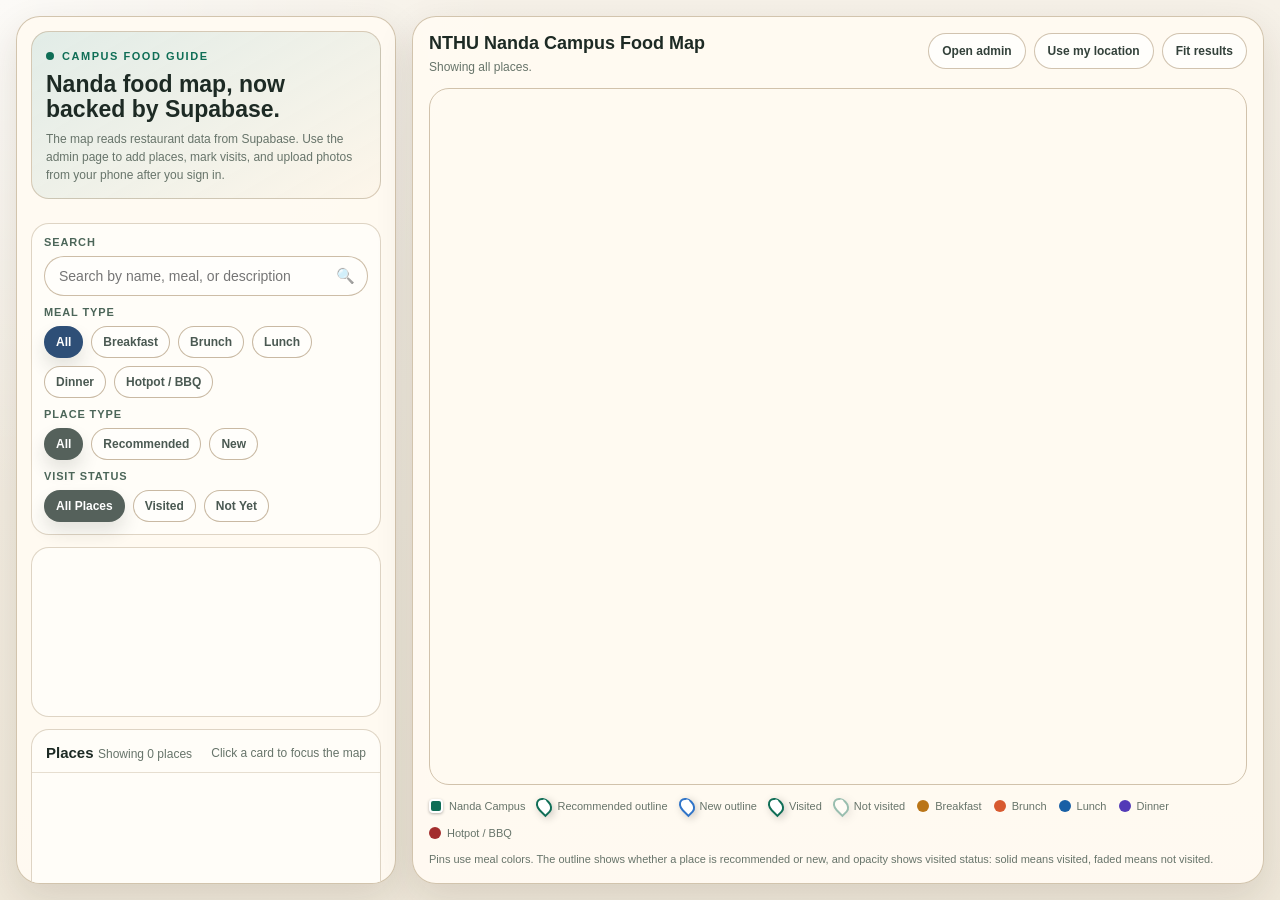
==== index.html @ bf054da9 "added index" ====
<!doctype html>
<html lang="zh-Hant">
<head>
<meta charset="utf-8">
<meta name="viewport" content="width=device-width, initial-scale=1">
<title>Nanda Campus Food Map</title>
<link rel="stylesheet" href="https://unpkg.com/leaflet@1.9.4/dist/leaflet.css"/>
<link rel="stylesheet" href="nanda_campus_food_map_v3.css"/>
</head>
<body>

<h2 class="sr-only">Interactive food map showing restaurants near NTHU Nanda Campus with clearer markers, current location focus, recommended and new groups, and static photo placeholders.</h2>

<div class="map-app">
  <aside class="sidebar">
    <div class="hero">
      <div class="eyebrow">Campus Food Guide</div>
      <h2>Nanda food map, now backed by Supabase.</h2>
      <p>The map reads restaurant data from Supabase. Use the admin page to add places, mark visits, and upload photos from your phone after you sign in.</p>
    </div>

    <div class="stat-row" id="stats"></div>

    <div class="control-card">
      <div>
        <div class="section-label">Search</div>
        <div class="search-wrap">
          <input id="search-input" type="search" placeholder="Search by name, meal, or description" aria-label="Search restaurants">
        </div>
      </div>

      <div>
        <div class="section-label">Meal Type</div>
        <div id="category-controls" class="chip-row">
          <button class="chip-btn active" data-cat="all">All</button>
          <button class="chip-btn" data-cat="breakfast">Breakfast</button>
          <button class="chip-btn" data-cat="brunch">Brunch</button>
          <button class="chip-btn" data-cat="lunch">Lunch</button>
          <button class="chip-btn" data-cat="dinner">Dinner</button>
          <button class="chip-btn" data-cat="hotpot">Hotpot / BBQ</button>
        </div>
      </div>

      <div>
        <div class="section-label">Place Type</div>
        <div id="group-controls" class="chip-row">
          <button class="chip-btn active" data-group="all">All</button>
          <button class="chip-btn" data-group="recommended">Recommended</button>
          <button class="chip-btn" data-group="new">New</button>
        </div>
      </div>

      <div>
        <div class="section-label">Visit Status</div>
        <div id="visit-controls" class="chip-row">
          <button class="chip-btn active" data-visit="all">All Places</button>
          <button class="chip-btn" data-visit="visited">Visited</button>
          <button class="chip-btn" data-visit="unvisited">Not Yet</button>
        </div>
      </div>
    </div>

    <div class="detail-card" id="detail-card"></div>

    <div class="list-panel">
      <div class="list-header">
        <div>
          <strong id="list-title">Places</strong>
          <span id="count">Showing 0 places</span>
        </div>
        <span id="list-subcopy">Click a card to focus the map</span>
      </div>
      <div id="place-list" class="place-list"></div>
    </div>
  </aside>

  <section class="map-stage">
    <div class="map-topbar">
      <div>
        <strong>NTHU Nanda Campus Food Map</strong>
        <span id="summary-text">Showing all places.</span>
      </div>
      <div class="map-actions">
        <a class="fit-btn admin-link" href="nanda_food_admin.html">Open admin</a>
        <button class="fit-btn" id="locate-btn" type="button">Use my location</button>
        <button class="fit-btn" id="fit-results-btn" type="button">Fit results</button>
      </div>
    </div>

    <div id="map-wrap"><div id="map"></div></div>

    <div class="legend">
      <div class="leg-item"><div style="width:14px;height:14px;background:#0F6E56;border-radius:4px;border:2px solid #fff;box-shadow:0 1px 3px rgba(0,0,0,.3)"></div>Nanda Campus</div>
      <div class="leg-item"><div class="leg-pin recommended"></div>Recommended outline</div>
      <div class="leg-item"><div class="leg-pin new"></div>New outline</div>
      <div class="leg-item"><div class="leg-pin recommended"></div>Visited</div>
      <div class="leg-item"><div class="leg-pin recommended faded"></div>Not visited</div>
      <div class="leg-item"><div class="leg-dot" style="background:#BA7517"></div>Breakfast</div>
      <div class="leg-item"><div class="leg-dot" style="background:#D85A30"></div>Brunch</div>
      <div class="leg-item"><div class="leg-dot" style="background:#185FA5"></div>Lunch</div>
      <div class="leg-item"><div class="leg-dot" style="background:#533AB7"></div>Dinner</div>
      <div class="leg-item"><div class="leg-dot" style="background:#A32D2D"></div>Hotpot / BBQ</div>
      <div class="legend-note">Pins use meal colors. The outline shows whether a place is recommended or new, and opacity shows visited status: solid means visited, faded means not visited.</div>
    </div>
  </section>
</div>

<div id="image-modal" class="image-modal" aria-hidden="true">
  <div class="image-modal-backdrop" data-close-image-modal onclick="document.getElementById('image-modal').classList.remove('open');document.getElementById('image-modal').setAttribute('aria-hidden','true');document.getElementById('image-modal-img').src='';document.getElementById('image-modal-img').alt='';document.getElementById('image-modal-caption').textContent='';"></div>
  <div class="image-modal-content" role="dialog" aria-modal="true" aria-label="Image preview">
    <button class="image-modal-close" type="button" data-close-image-modal aria-label="Close image preview" onclick="document.getElementById('image-modal').classList.remove('open');document.getElementById('image-modal').setAttribute('aria-hidden','true');document.getElementById('image-modal-img').src='';document.getElementById('image-modal-img').alt='';document.getElementById('image-modal-caption').textContent='';">&times;</button>
    <div class="image-modal-frame">
      <img id="image-modal-img" src="" alt="">
    </div>
    <div id="image-modal-caption" class="image-modal-caption"></div>
  </div>
</div>

<script src="https://unpkg.com/leaflet@1.9.4/dist/leaflet.js"></script>
<script src="https://cdn.jsdelivr.net/npm/@supabase/supabase-js@2"></script>
<script src="supabase-config.js"></script>
<script src="nanda_campus_food_map_v3.js" charset="utf-8"></script>
</body>
</html>
---- nanda_campus_food_map_v3.css ----
*{box-sizing:border-box;margin:0;padding:0}
html,body{height:100%}
:root{
  --bg:#efe9dc;
  --panel:#fffaf2;
  --panel-strong:#fffdf8;
  --ink:#1d2a24;
  --muted:#67746a;
  --line:#d3c6b3;
  --accent:#0f6e56;
  --accent-soft:#e5f3eb;
  --shadow:0 14px 38px rgba(47,35,20,.12);
  --radius-xl:24px;
  --radius-lg:18px;
  --radius-md:14px;
  --font-sans:"Avenir Next","Segoe UI","Noto Sans TC",sans-serif;
}
body{
  font-family:var(--font-sans);
  color:var(--ink);
  background:
    radial-gradient(circle at top left, rgba(255,255,255,.66), transparent 32%),
    linear-gradient(180deg, #f6f1e8 0%, #efe8da 100%);
  padding:16px;
}
.sr-only{
  position:absolute;
  width:1px;
  height:1px;
  padding:0;
  margin:-1px;
  overflow:hidden;
  clip:rect(0,0,0,0);
  white-space:nowrap;
  border:0;
}
.map-app{
  display:grid;
  grid-template-columns:minmax(320px,380px) minmax(0,1fr);
  gap:16px;
  height:calc(100vh - 32px);
  max-height:900px;
  min-height:680px;
}
.sidebar,
.map-stage{
  min-height:0;
  background:rgba(255,250,242,.96);
  border:1px solid rgba(181,160,129,.6);
  border-radius:var(--radius-xl);
  box-shadow:var(--shadow);
}
.sidebar{
  display:flex;
  flex-direction:column;
  gap:12px;
  padding:14px;
  overflow:auto;
}
.hero{
  padding:14px;
  border-radius:18px;
  border:1px solid rgba(181,160,129,.5);
  background:
    linear-gradient(150deg, rgba(15,110,86,.12), rgba(242,208,152,.18)),
    #fffefb;
}
.eyebrow{
  display:inline-flex;
  align-items:center;
  gap:8px;
  margin-bottom:10px;
  font-size:11px;
  font-weight:800;
  letter-spacing:.14em;
  text-transform:uppercase;
  color:var(--accent);
}
.eyebrow::before{
  content:"";
  width:8px;
  height:8px;
  border-radius:50%;
  background:var(--accent);
}
.hero h2{
  font-size:23px;
  line-height:1.08;
  margin-bottom:8px;
}
.hero p{
  color:var(--muted);
  font-size:12px;
  line-height:1.5;
}
.stat-row{
  display:grid;
  grid-template-columns:repeat(3,minmax(0,1fr));
  gap:10px;
}
.stat-card{
  padding:10px;
  border-radius:14px;
  border:1px solid rgba(181,160,129,.44);
  background:var(--panel-strong);
}
.stat-card strong{
  display:block;
  font-size:19px;
  line-height:1;
  margin-bottom:3px;
}
.stat-card span{
  color:var(--muted);
  font-size:11px;
}
.control-card,
.detail-card,
.list-panel{
  border:1px solid rgba(181,160,129,.44);
  border-radius:18px;
  background:var(--panel-strong);
}
.control-card,
.detail-card{
  padding:12px;
}
.control-card{
  display:flex;
  flex-direction:column;
  gap:10px;
}
.section-label{
  margin-bottom:8px;
  font-size:11px;
  font-weight:800;
  letter-spacing:.08em;
  text-transform:uppercase;
  color:#4c6659;
}
.search-wrap{
  position:relative;
}
.search-wrap input{
  width:100%;
  border:1px solid rgba(181,160,129,.68);
  border-radius:999px;
  padding:11px 40px 11px 14px;
  font-size:14px;
  background:#fffefb;
  color:var(--ink);
  outline:none;
}
.search-wrap input:focus{
  border-color:var(--accent);
  box-shadow:0 0 0 3px rgba(15,110,86,.12);
}
.search-wrap::after{
  content:"\1F50D";
  position:absolute;
  right:13px;
  top:50%;
  transform:translateY(-50%);
  opacity:.58;
  font-size:15px;
}
.chip-row{
  display:flex;
  flex-wrap:wrap;
  gap:8px;
}
.chip-btn{
  appearance:none;
  border:1px solid rgba(181,160,129,.72);
  background:#fffefb;
  color:#4a5952;
  border-radius:999px;
  padding:8px 11px;
  font-size:12px;
  font-weight:700;
  cursor:pointer;
  transition:transform .14s ease,border-color .14s ease,box-shadow .14s ease,background .14s ease,color .14s ease;
}
.chip-btn:hover{
  transform:translateY(-1px);
  border-color:#95815f;
}
.chip-btn.active{
  color:#fff;
  border-color:transparent;
  box-shadow:0 10px 18px rgba(31,42,31,.12);
}
.chip-btn[data-cat="all"].active{background:#2e4f77}
.chip-btn[data-cat="breakfast"].active{background:#ba7517}
.chip-btn[data-cat="brunch"].active{background:#d85a30}
.chip-btn[data-cat="lunch"].active{background:#185fa5}
.chip-btn[data-cat="dinner"].active{background:#533ab7}
.chip-btn[data-cat="hotpot"].active{background:#a32d2d}
.chip-btn[data-group="all"].active{background:#55615b}
.chip-btn[data-group="recommended"].active{background:#0f6e56}
.chip-btn[data-group="new"].active{background:#0b4f7a}
.chip-btn[data-visit="all"].active{background:#55615b}
.chip-btn[data-visit="visited"].active{background:#2f7a3d}
.chip-btn[data-visit="unvisited"].active{background:#8e5b18}
.detail-card{
  display:flex;
  flex-direction:column;
  gap:10px;
  max-height:190px;
  min-height:170px;
  overflow:auto;
}
.detail-empty{
  color:var(--muted);
  font-size:14px;
  line-height:1.6;
}
.detail-head{
  display:flex;
  justify-content:space-between;
  align-items:flex-start;
  gap:10px;
}
.detail-head h3{
  font-size:20px;
  line-height:1.12;
  margin-bottom:4px;
}
.detail-head p{
  color:var(--muted);
  font-size:12px;
}
.detail-desc{
  font-size:13px;
  line-height:1.65;
  color:#32413b;
}
.action-row{
  display:flex;
  flex-wrap:wrap;
  gap:10px;
}
.action-btn,
.link-btn,
.fit-btn{
  appearance:none;
  border:none;
  border-radius:999px;
  padding:10px 13px;
  font-size:12px;
  font-weight:800;
  cursor:pointer;
  text-decoration:none;
  transition:transform .15s ease,box-shadow .15s ease;
}
.action-btn:hover,
.link-btn:hover,
.fit-btn:hover{
  transform:translateY(-1px);
}
.action-btn{
  background:var(--accent);
  color:#f5fff8;
  box-shadow:0 10px 18px rgba(15,110,86,.18);
}
.action-btn.alt{
  background:#e9efe9;
  color:#33413a;
  box-shadow:none;
}
.link-btn{
  background:#eef2f7;
  color:#184f8a;
}
.badge-row{
  display:flex;
  flex-wrap:wrap;
  gap:6px;
}
.meal-badge,
.group-badge,
.state-pill{
  display:inline-flex;
  align-items:center;
  border-radius:999px;
  font-size:10px;
  font-weight:800;
  letter-spacing:.03em;
}
.meal-badge{
  padding:4px 8px;
  color:#fff;
  text-transform:capitalize;
}
.group-badge{
  padding:5px 8px;
  background:#edf4ef;
  color:#0f6e56;
  border:1px solid #cae4d7;
  text-transform:uppercase;
}
.group-badge.new{
  background:#e9f3fb;
  color:#0b4f7a;
  border-color:#c6dff0;
}
.state-pill{
  flex-shrink:0;
  padding:6px 9px;
  border:1px solid transparent;
}
.state-pill.visited{
  color:#1d5a2b;
  background:#e4f3e6;
  border-color:#c4dfc7;
}
.state-pill.unvisited{
  color:#7b4a0e;
  background:#fff2dd;
  border-color:#efd39e;
}
.photo-strip{
  display:grid;
  grid-template-columns:repeat(auto-fit,minmax(110px,1fr));
  gap:10px;
}
.photo-slot{
  overflow:hidden;
  border-radius:14px;
  border:1px solid rgba(181,160,129,.5);
  background:#f7f1e6;
}
.photo-slot img{
  display:block;
  width:100%;
  height:88px;
  object-fit:cover;
}
.photo-placeholder{
  display:flex;
  align-items:center;
  justify-content:center;
  height:88px;
  padding:10px;
  text-align:center;
  font-size:11px;
  font-weight:700;
  line-height:1.45;
  color:#7f786c;
  background:
    linear-gradient(135deg, rgba(255,255,255,.55), rgba(230,221,205,.72)),
    repeating-linear-gradient(45deg, rgba(181,160,129,.15), rgba(181,160,129,.15) 8px, transparent 8px, transparent 16px);
}
.photo-caption{
  padding:8px 9px;
  font-size:11px;
  color:#425149;
  background:#fffefb;
  white-space:nowrap;
  overflow:hidden;
  text-overflow:ellipsis;
}
.list-panel{
  display:flex;
  flex-direction:column;
  min-height:280px;
  flex:0 0 280px;
  overflow:hidden;
}
.list-header{
  display:flex;
  justify-content:space-between;
  align-items:center;
  gap:12px;
  padding:14px 14px 10px;
  border-bottom:1px solid rgba(181,160,129,.34);
}
.list-header strong{
  font-size:15px;
}
.list-header span{
  font-size:12px;
  color:var(--muted);
}
.place-list{
  min-height:0;
  overflow:auto;
  padding:12px;
}
.list-group{
  margin-bottom:14px;
}
.group-header{
  display:flex;
  align-items:center;
  justify-content:space-between;
  gap:12px;
  margin-bottom:8px;
  padding:0 2px;
}
.group-header strong{
  font-size:12px;
  font-weight:800;
  letter-spacing:.08em;
  text-transform:uppercase;
  color:#4c6659;
}
.group-header span{
  color:var(--muted);
  font-size:11px;
}
.group-items{
  display:flex;
  flex-direction:column;
  gap:10px;
}
.place-item{
  width:100%;
  text-align:left;
  border:1px solid rgba(181,160,129,.46);
  background:#fffefb;
  border-radius:16px;
  padding:13px;
  cursor:pointer;
  transition:transform .14s ease,border-color .14s ease,box-shadow .14s ease;
}
.place-item:hover{
  transform:translateY(-1px);
  border-color:#95815f;
  box-shadow:0 12px 18px rgba(42,34,23,.08);
}
.place-item.selected{
  border-color:rgba(15,110,86,.58);
  background:linear-gradient(180deg,#fffef9 0%,#f3faf6 100%);
  box-shadow:0 14px 24px rgba(15,110,86,.12);
}
.place-title{
  display:flex;
  justify-content:space-between;
  align-items:flex-start;
  gap:10px;
  margin-bottom:8px;
}
.place-title strong{
  display:block;
  font-size:14px;
  line-height:1.35;
}
.place-title span{
  display:block;
  margin-top:2px;
  color:var(--muted);
  font-size:12px;
}
.place-meta{
  display:flex;
  align-items:center;
  justify-content:space-between;
  gap:12px;
  font-size:11px;
  color:var(--muted);
  margin-top:8px;
}
.place-meta strong{
  color:var(--ink);
}
.map-stage{
  display:flex;
  flex-direction:column;
  gap:12px;
  padding:16px;
}
.map-topbar{
  display:flex;
  justify-content:space-between;
  align-items:flex-start;
  gap:12px;
}
.map-topbar strong{
  display:block;
  font-size:18px;
}
.map-topbar span{
  display:block;
  margin-top:4px;
  color:var(--muted);
  font-size:12px;
  line-height:1.5;
}
.map-actions{
  display:flex;
  flex-wrap:wrap;
  gap:8px;
}
.fit-btn{
  background:#fffefb;
  border:1px solid rgba(181,160,129,.62);
  color:#33413a;
}
#map-wrap{
  position:relative;
  flex:1;
  min-height:340px;
  border-radius:20px;
  overflow:hidden;
  border:1px solid rgba(181,160,129,.62);
}
#map{
  width:100%;
  height:100%;
}
.legend{
  display:flex;
  flex-wrap:wrap;
  gap:12px;
  color:var(--muted);
  font-size:11px;
}
.leg-item{
  display:flex;
  align-items:center;
  gap:6px;
}
.leg-dot{
  width:12px;
  height:12px;
  border-radius:50%;
  flex-shrink:0;
}
.leg-pin{
  position:relative;
  width:14px;
  height:18px;
  flex-shrink:0;
}
.leg-pin::before{
  content:"";
  position:absolute;
  inset:0;
  border-radius:50% 50% 50% 0;
  transform:rotate(-45deg);
  box-shadow:0 3px 8px rgba(0,0,0,.2);
}
.leg-pin::after{
  content:"";
  position:absolute;
  left:50%;
  top:31%;
  width:5px;
  height:5px;
  border-radius:50%;
  transform:translate(-50%,-50%);
  background:#fff;
}
.leg-pin.recommended::before{
  background:#ffffff;
  border:2px solid #0f6e56;
}
.leg-pin.new::before{
  background:#ffffff;
  border:2px solid #2f74c8;
}
.leg-pin.visited::after{
  width:6px;
  height:6px;
  background:#ffe28a;
  box-shadow:0 0 0 1.5px rgba(28,35,42,.28);
}
.leg-pin.faded{
  opacity:.42;
}
.legend-note{
  width:100%;
  line-height:1.5;
}
.popup{
  font-family:var(--font-sans);
  min-width:220px;
  max-width:286px;
}
.popup-gallery{
  display:grid;
  grid-template-columns:repeat(2,minmax(0,1fr));
  gap:8px;
  margin-bottom:8px;
}
.popup-photo{
  border-radius:12px;
  overflow:hidden;
  border:1px solid rgba(181,160,129,.45);
  background:#f6efe3;
}
.popup-photo img{
  display:block;
  width:100%;
  height:94px;
  object-fit:cover;
}
.image-open{
  display:block;
  width:100%;
  padding:0;
  border:none;
  background:none;
  cursor:zoom-in;
}
.popup-photo-placeholder{
  display:flex;
  align-items:center;
  justify-content:center;
  height:94px;
  padding:12px;
  text-align:center;
  font-size:11px;
  font-weight:700;
  color:#7f786c;
  background:
    linear-gradient(135deg, rgba(255,255,255,.55), rgba(230,221,205,.72)),
    repeating-linear-gradient(45deg, rgba(181,160,129,.15), rgba(181,160,129,.15) 8px, transparent 8px, transparent 16px);
}
.popup-title{
  margin-bottom:3px;
  font-size:14px;
  font-weight:800;
  color:#1d2c1f;
}
.popup-sub{
  margin-bottom:8px;
  font-size:11px;
  color:#6c776f;
}
.popup-desc{
  margin:8px 0;
  font-size:12px;
  line-height:1.55;
  color:#33413a;
}
.popup-meta{
  display:flex;
  flex-direction:column;
  gap:12px;
  margin-bottom:8px;
  font-size:11px;
  color:#55635c;
}
.visited-date{
  display:inline-flex;
  align-items:center;
  gap:6px;
  font-size:11px;
  font-weight:700;
  color:#51625a;
}
.visited-date::before{
  content:"";
  width:7px;
  height:7px;
  border-radius:50%;
  background:#c9982f;
  flex-shrink:0;
}
.popup-actions{
  display:flex;
  gap:8px;
  flex-wrap:wrap;
}
.popup-actions button,
.popup-actions a{
  appearance:none;
  border:none;
  border-radius:999px;
  padding:8px 10px;
  font-size:11px;
  font-weight:800;
  cursor:pointer;
  text-decoration:none;
}
.popup-actions button{
  background:#edf4ef;
  color:#285545;
}
.popup-actions a{
  background:#eaf0f8;
  color:#185fa5;
}
.image-modal{
  position:fixed;
  inset:0;
  z-index:3000;
  display:none;
  align-items:center;
  justify-content:center;
  padding:28px;
  background:rgba(18,24,30,.82);
  backdrop-filter:blur(4px);
}
.image-modal.open{
  display:flex;
}
.image-modal-backdrop{
  position:absolute;
  inset:0;
}
.image-modal-content{
  position:relative;
  z-index:1;
  width:min(92vw,1120px);
  max-height:88vh;
  display:flex;
  flex-direction:column;
  gap:10px;
}
.image-modal-frame{
  overflow:hidden;
  border-radius:20px;
  border:1px solid rgba(255,255,255,.18);
  background:#10161b;
  box-shadow:0 24px 60px rgba(0,0,0,.36);
}
.image-modal-frame img{
  display:block;
  width:100%;
  max-height:76vh;
  object-fit:contain;
  background:#10161b;
}
.image-modal-caption{
  color:#eef3f7;
  font-size:13px;
  line-height:1.5;
  padding:0 4px;
}
.image-modal-close{
  position:absolute;
  top:12px;
  right:12px;
  z-index:2;
  appearance:none;
  border:none;
  width:40px;
  height:40px;
  border-radius:50%;
  background:rgba(18,24,30,.72);
  color:#fff;
  font-size:24px;
  cursor:pointer;
}
@media (max-width:1180px){
  body{
    overflow:auto;
  }
  .map-app{
    grid-template-columns:1fr;
    height:auto;
    min-height:0;
    max-height:none;
  }
  .sidebar,
  .map-stage{
    overflow:visible;
  }
  .detail-card,
  .list-panel{
    max-height:none;
  }
  .place-list{
    max-height:420px;
  }
  #map-wrap{
    height:58vh;
    min-height:420px;
  }
}
@media (max-width:720px){
  body{
    padding:12px;
  }
  .sidebar,
  .map-stage{
    padding:14px;
    border-radius:20px;
  }
  .hero h2{
    font-size:23px;
  }
  .stat-row{
    grid-template-columns:1fr;
  }
  .map-topbar{
    flex-direction:column;
  }
  #map-wrap{
    height:50vh;
    min-height:340px;
  }
}
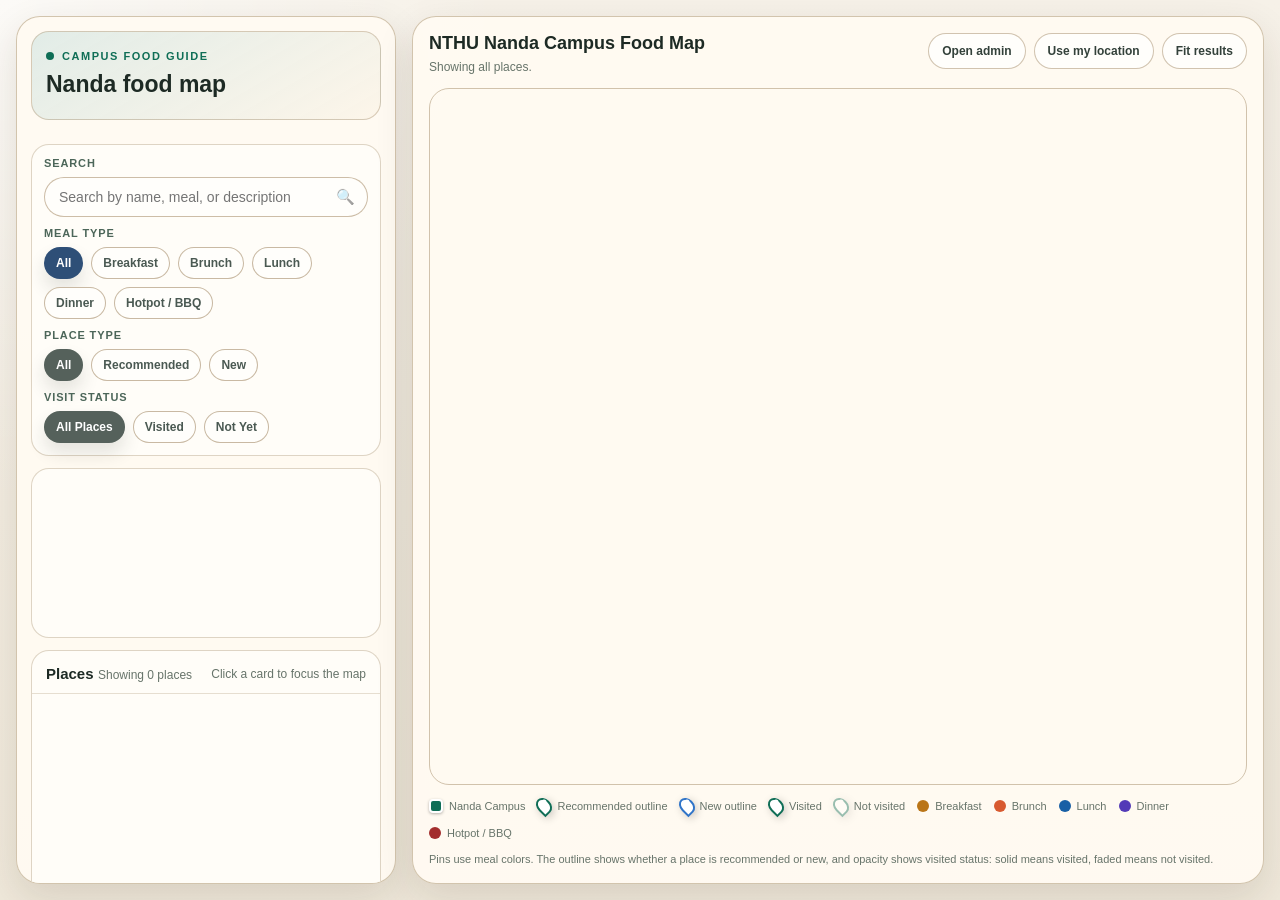
==== commit f300e6e9: "deleted unecessary labels" ====
--- a/index.html
+++ b/index.html
@@ -9,18 +9,16 @@
 </head>
 <body>
 
-<h2 class="sr-only">Interactive food map showing restaurants near NTHU Nanda Campus with clearer markers, current location focus, recommended and new groups, and static photo placeholders.</h2>
+<h2 class="sr-only">Interactive food map showing restaurants near NTHU Nanda Campus</h2>
 
 <div class="map-app">
   <aside class="sidebar">
     <div class="hero">
       <div class="eyebrow">Campus Food Guide</div>
-      <h2>Nanda food map, now backed by Supabase.</h2>
-      <p>The map reads restaurant data from Supabase. Use the admin page to add places, mark visits, and upload photos from your phone after you sign in.</p>
+      <h2>Nanda food map</h2>
     </div>
 
     <div class="stat-row" id="stats"></div>
-
     <div class="control-card">
       <div>
         <div class="section-label">Search</div>
